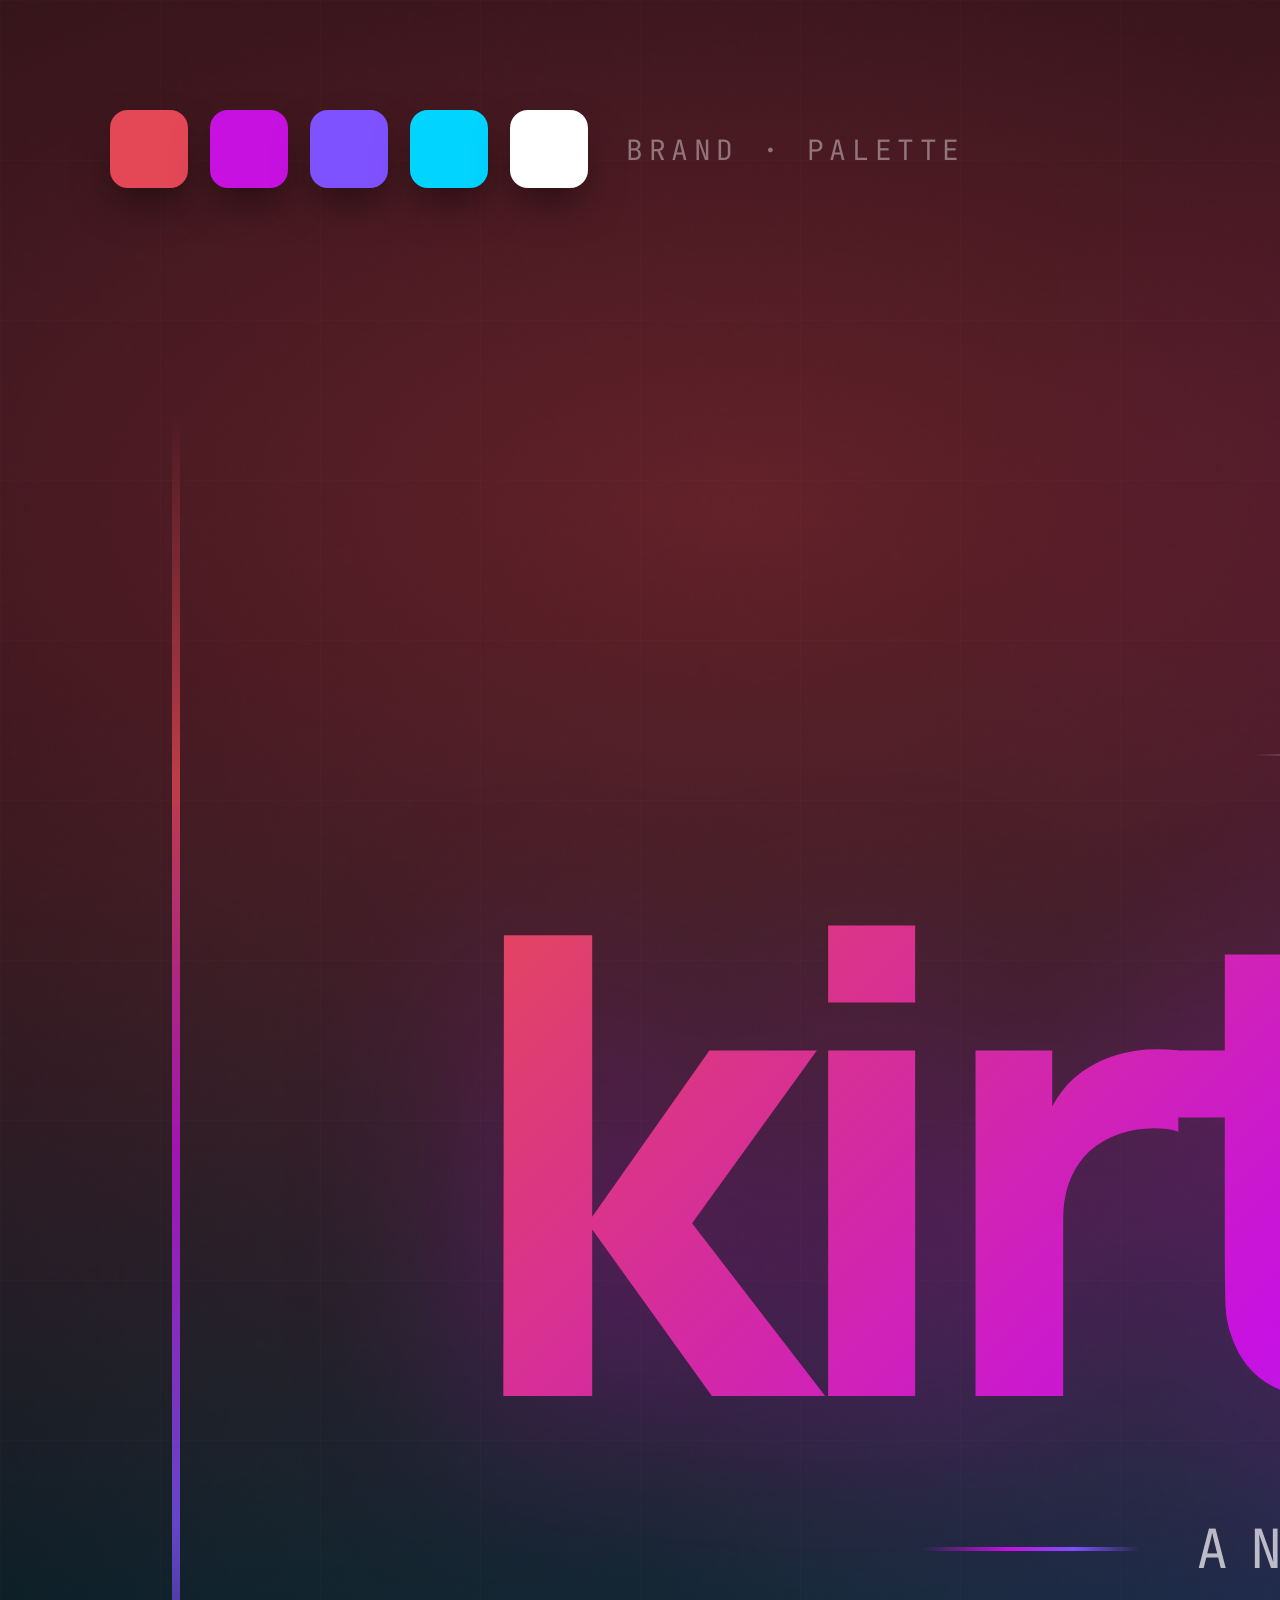
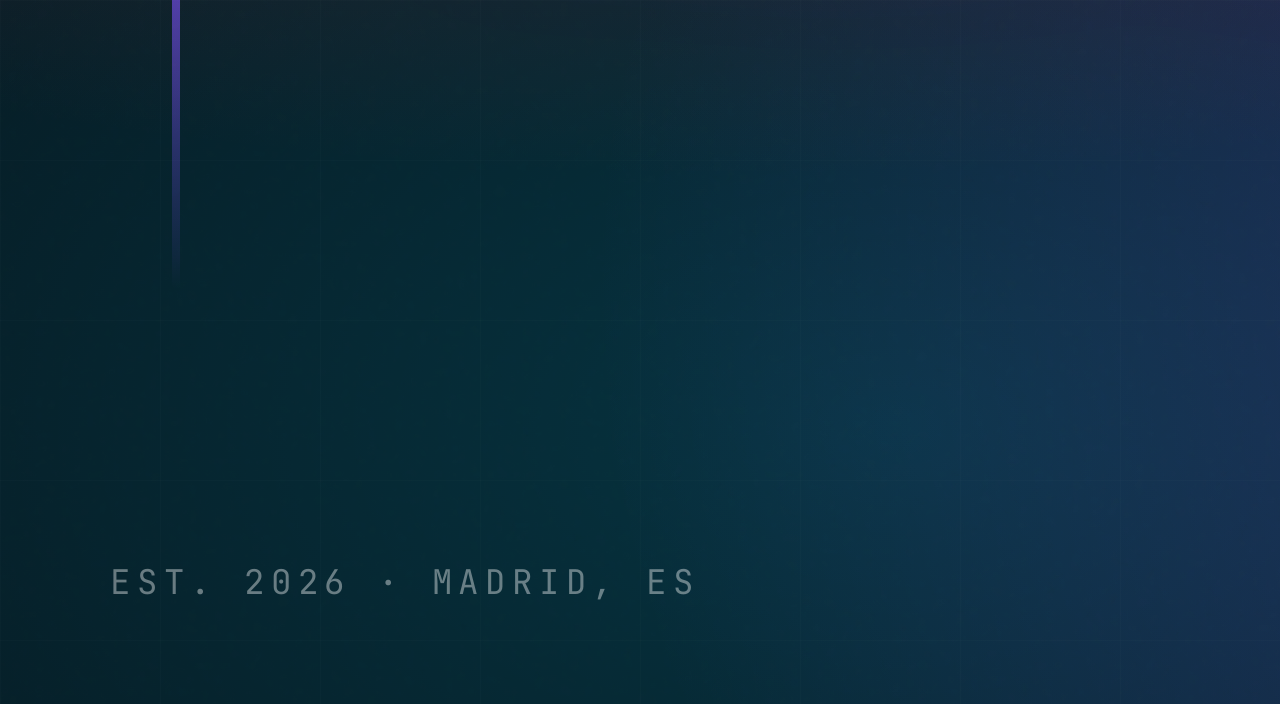
==== banner/index.html @ bcce273a "rebrand: update to Kirtash Dev, remove Unity 3D references and correct project role" ====
<!DOCTYPE html>
<html lang="en">
<head>
    <meta charset="UTF-8">
    <title>Banner — Kirtash Dev</title>
    <link rel="preconnect" href="https://fonts.googleapis.com">
    <link rel="preconnect" href="https://fonts.gstatic.com" crossorigin>
    <link href="https://fonts.googleapis.com/css2?family=Inter:wght@400;500;700;800;900&family=Manrope:wght@700;800&family=JetBrains+Mono:wght@400;500&display=swap" rel="stylesheet">
    <style>
        * { margin: 0; padding: 0; box-sizing: border-box; }

        :root {
            --bg: #07070c;
            /* Kotlin brand colors */
            --k-orange: #E44857;
            --k-pink: #C711E1;
            --k-purple: #7F52FF;
            --cyan: #00D4FF;
            --text: #ffffff;
        }

        html, body {
            width: 4096px;
            height: 2304px;
            background: var(--bg);
            font-family: 'Manrope', 'Inter', sans-serif;
            color: var(--text);
            overflow: hidden;
            -webkit-font-smoothing: antialiased;
        }

        .banner {
            width: 4096px;
            height: 2304px;
            position: relative;
            overflow: hidden;
            background:
                radial-gradient(at 18% 22%, hsla(355, 73%, 58%, 0.42) 0px, transparent 50%),
                radial-gradient(at 78% 28%, hsla(290, 87%, 50%, 0.38) 0px, transparent 50%),
                radial-gradient(at 65% 82%, hsla(258, 100%, 66%, 0.42) 0px, transparent 55%),
                radial-gradient(at 22% 88%, hsla(190, 100%, 50%, 0.22) 0px, transparent 50%),
                var(--bg);
        }

        /* Subtle blueprint grid */
        .grid {
            position: absolute;
            inset: 0;
            background-image:
                linear-gradient(rgba(255,255,255,0.022) 1px, transparent 1px),
                linear-gradient(90deg, rgba(255,255,255,0.022) 1px, transparent 1px);
            background-size: 160px 160px;
            opacity: 0.6;
        }

        /* Vertical gradient stripes — brand identity bars */
        .stripe {
            position: absolute;
            width: 8px;
            top: 18%;
            bottom: 18%;
            background: linear-gradient(180deg,
                transparent,
                var(--k-orange),
                var(--k-pink),
                var(--k-purple),
                transparent
            );
            border-radius: 100px;
            opacity: 0.75;
        }
        .stripe-l { left: 4.2%; }
        .stripe-r { right: 4.2%; }

        /* Color chips palette — top-left brand identity reference */
        .chips {
            position: absolute;
            top: 110px;
            left: 110px;
            display: flex;
            align-items: center;
            gap: 22px;
            z-index: 4;
        }

        .chip {
            width: 78px; height: 78px;
            border-radius: 18px;
            box-shadow: 0 20px 40px -8px rgba(0,0,0,0.5);
        }

        .chip-1 { background: var(--k-orange); }
        .chip-2 { background: var(--k-pink); }
        .chip-3 { background: var(--k-purple); }
        .chip-4 { background: var(--cyan); }
        .chip-5 { background: var(--text); }

        .chips-label {
            font-family: 'JetBrains Mono', monospace;
            font-size: 28px;
            color: rgba(255, 255, 255, 0.4);
            letter-spacing: 0.2em;
            text-transform: uppercase;
            margin-left: 16px;
        }

        /* Center brand wordmark */
        .center {
            position: absolute;
            inset: 0;
            display: flex;
            flex-direction: column;
            justify-content: center;
            align-items: center;
            gap: 90px;
            z-index: 5;
            padding: 0 200px;
        }

        .top-label {
            font-family: 'JetBrains Mono', monospace;
            font-size: 52px;
            font-weight: 400;
            letter-spacing: 0.4em;
            color: rgba(255, 255, 255, 0.55);
            text-transform: uppercase;
            display: inline-flex;
            align-items: center;
            gap: 32px;
        }

        .top-label::before, .top-label::after {
            content: '';
            width: 90px;
            height: 2px;
            background: linear-gradient(90deg, transparent, rgba(255,255,255,0.45));
            border-radius: 1px;
        }
        .top-label::after {
            background: linear-gradient(90deg, rgba(255,255,255,0.45), transparent);
        }

        .wordmark {
            font-family: 'Manrope', 'Inter', sans-serif;
            font-size: 640px;
            font-weight: 800;
            letter-spacing: -0.055em;
            line-height: 0.85;
            display: flex;
            align-items: baseline;
        }

        .wordmark .name {
            background: linear-gradient(135deg,
                var(--k-orange) 0%,
                var(--k-pink) 50%,
                var(--k-purple) 100%
            );
            -webkit-background-clip: text;
            background-clip: text;
            -webkit-text-fill-color: transparent;
            filter: drop-shadow(0 40px 100px rgba(199, 17, 225, 0.35));
        }

        .wordmark .dot {
            color: var(--cyan);
            font-weight: 800;
        }

        .wordmark .ext {
            color: var(--text);
            font-weight: 800;
        }

        .tagline-wrap {
            display: flex;
            align-items: center;
            gap: 56px;
        }

        .gbar {
            width: 220px;
            height: 4px;
            background: linear-gradient(90deg,
                transparent,
                var(--k-pink) 40%,
                var(--k-purple) 70%,
                transparent
            );
            border-radius: 2px;
        }

        .tagline {
            font-family: 'JetBrains Mono', monospace;
            font-size: 54px;
            letter-spacing: 0.4em;
            color: rgba(255, 255, 255, 0.7);
            text-transform: uppercase;
        }

        .tagline .sep {
            color: var(--k-pink);
            margin: 0 24px;
        }

        /* corners */
        .corner {
            position: absolute;
            font-family: 'JetBrains Mono', monospace;
            font-size: 34px;
            letter-spacing: 0.2em;
            color: rgba(255, 255, 255, 0.4);
            text-transform: uppercase;
        }

        .corner-tr { top: 110px; right: 110px; }
        .corner-bl { bottom: 100px; left: 110px; }
        .corner-br { bottom: 100px; right: 110px; }

        /* grain */
        .grain {
            position: absolute;
            inset: 0;
            opacity: 0.06;
            mix-blend-mode: overlay;
            pointer-events: none;
            background-image: url("data:image/svg+xml,%3Csvg viewBox='0 0 200 200' xmlns='http://www.w3.org/2000/svg'%3E%3Cfilter id='n'%3E%3CfeTurbulence baseFrequency='0.9'/%3E%3C/filter%3E%3Crect width='100%25' height='100%25' filter='url(%23n)'/%3E%3C/svg%3E");
        }
    </style>
</head>
<body>

<div class="banner">
    <div class="grid"></div>

    <!-- Vertical brand stripes (decorative) -->
    <div class="stripe stripe-l"></div>
    <div class="stripe stripe-r"></div>

    <!-- Color palette chips -->
    <div class="chips">
        <div class="chip chip-1"></div>
        <div class="chip chip-2"></div>
        <div class="chip chip-3"></div>
        <div class="chip chip-4"></div>
        <div class="chip chip-5"></div>
        <span class="chips-label">brand · palette</span>
    </div>

    <!-- Corner marks -->
    <div class="corner corner-tr">brand · v.2026</div>
    <div class="corner corner-bl">EST. 2026 · MADRID, ES</div>
    <div class="corner corner-br">aldro25@gmail.com</div>

    <!-- Center brand wordmark -->
    <div class="center">
        <div class="top-label">Mobile · Software · Studio</div>

        <h1 class="wordmark">
            <span class="name">kirtash</span><span class="dot">.</span><span class="ext">dev</span>
        </h1>

        <div class="tagline-wrap">
            <div class="gbar"></div>
            <div class="tagline">Android <span class="sep">·</span> iOS <span class="sep">·</span> Cross-platform</div>
            <div class="gbar"></div>
        </div>
    </div>

    <div class="grain"></div>
</div>

</body>
</html>
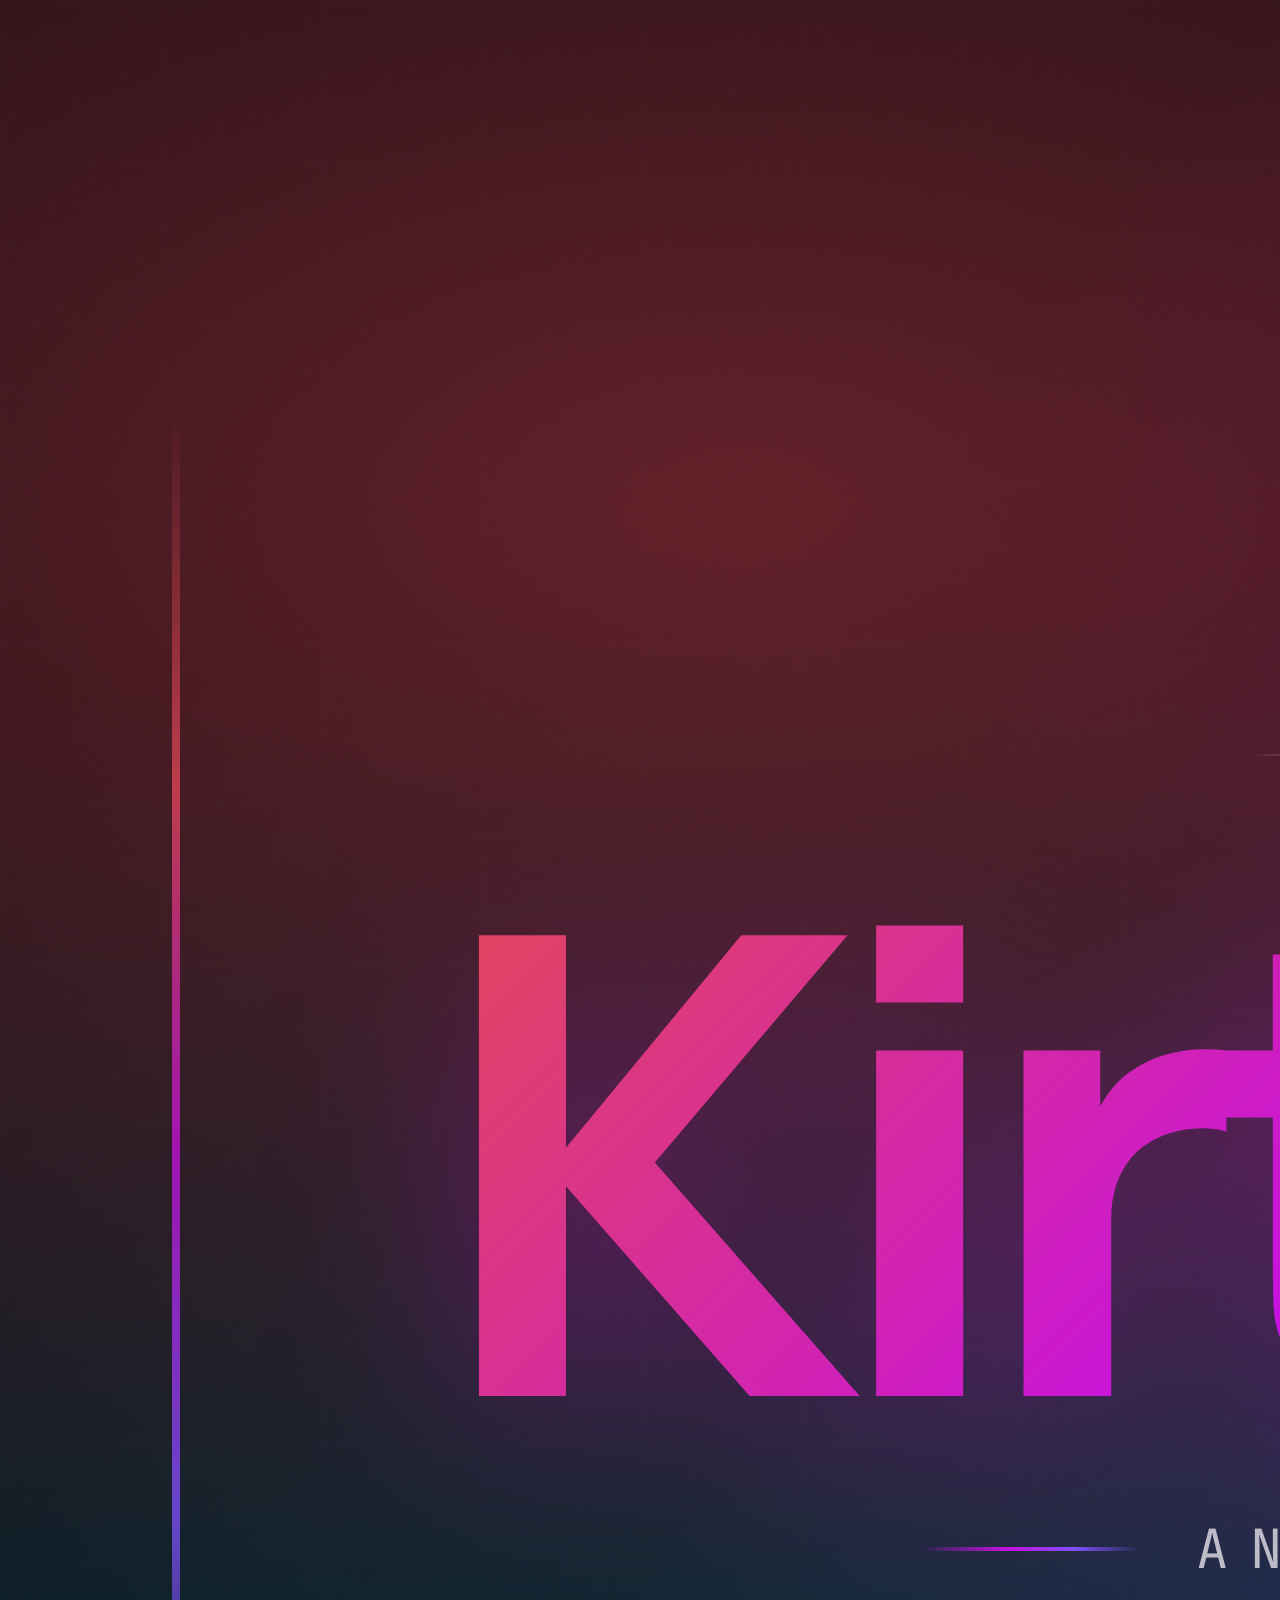
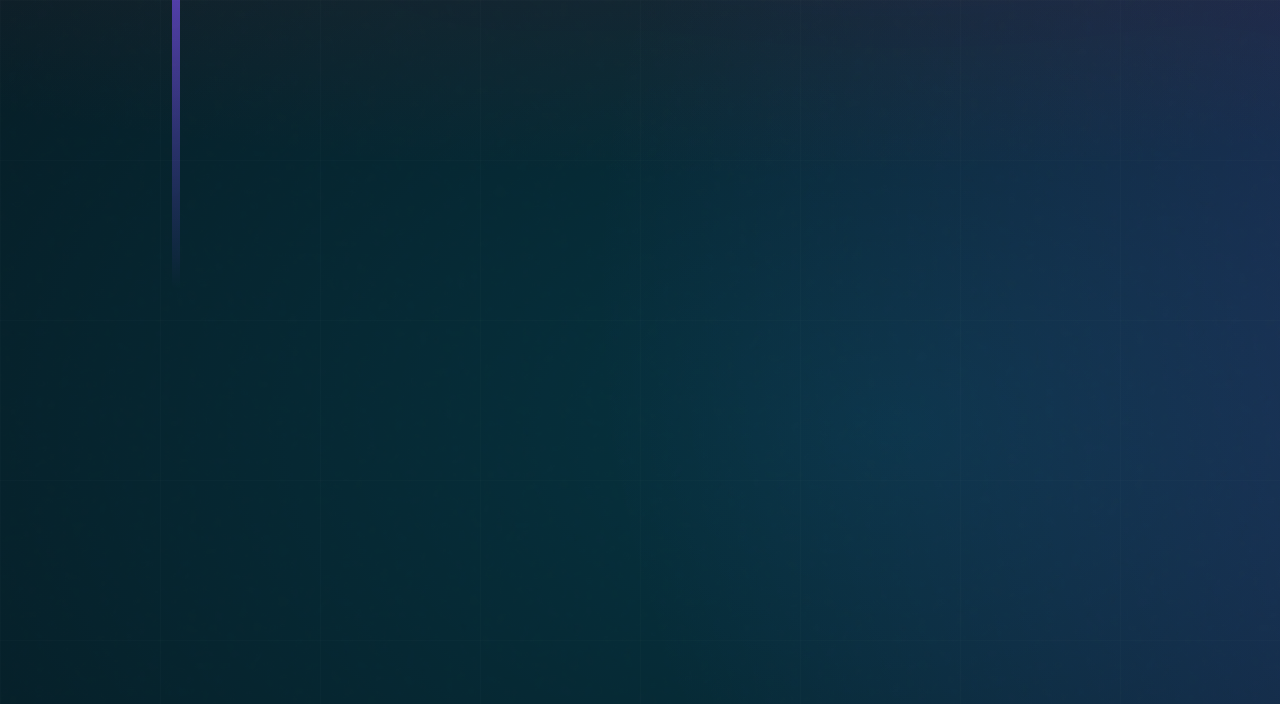
==== commit dbbafb9d: "feat: update education, contact email and enhance hero section effects" ====
--- a/banner/index.html
+++ b/banner/index.html
@@ -237,27 +237,12 @@
     <div class="stripe stripe-l"></div>
     <div class="stripe stripe-r"></div>
 
-    <!-- Color palette chips -->
-    <div class="chips">
-        <div class="chip chip-1"></div>
-        <div class="chip chip-2"></div>
-        <div class="chip chip-3"></div>
-        <div class="chip chip-4"></div>
-        <div class="chip chip-5"></div>
-        <span class="chips-label">brand · palette</span>
-    </div>
-
-    <!-- Corner marks -->
-    <div class="corner corner-tr">brand · v.2026</div>
-    <div class="corner corner-bl">EST. 2026 · MADRID, ES</div>
-    <div class="corner corner-br">aldro25@gmail.com</div>
-
     <!-- Center brand wordmark -->
     <div class="center">
         <div class="top-label">Mobile · Software · Studio</div>
 
         <h1 class="wordmark">
-            <span class="name">kirtash</span><span class="dot">.</span><span class="ext">dev</span>
+            <span class="name">Kirtash</span><span class="space">&nbsp;</span><span class="ext">Dev</span>
         </h1>
 
         <div class="tagline-wrap">
